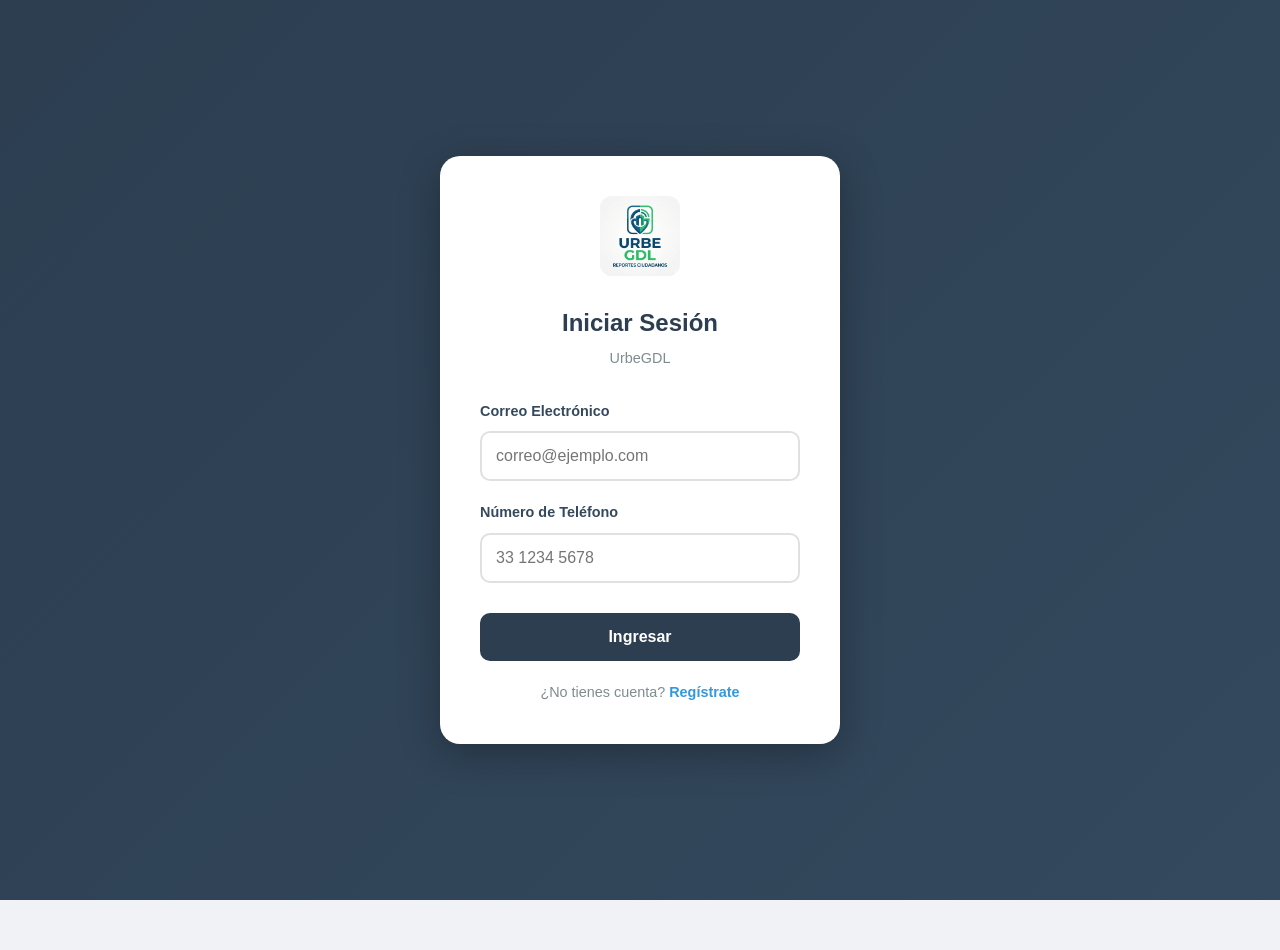
==== login.html @ b9500d50 "Add files via upload" ====
<!DOCTYPE html>
<html lang="es">
<head>
    <meta charset="UTF-8">
    <meta name="viewport" content="width=device-width, initial-scale=1.0">
    <title>Iniciar Sesión - UrbeGDL</title>
    <link rel="stylesheet" href="styles.css">
    <link rel="stylesheet" href="login.css">
</head>
<body>
    <div class="login-container">
        <div class="login-box">
            <img src="imagenes/logo.jpg.png" alt="Logo" class="logo-login">
            <h1>Iniciar Sesión</h1>
            <p class="subtitle">UrbeGDL</p>
            
            <form onsubmit="iniciarSesion(event)">
                <div class="input-group">
                    <label for="email">Correo Electrónico</label>
                    <input type="email" id="email" placeholder="correo@ejemplo.com" required>
                </div>
                
                <div class="input-group">
                    <label for="telefono">Número de Teléfono</label>
                    <input type="tel" id="telefono" placeholder="33 1234 5678" required>
                </div>
                
                <button type="submit" class="btn-login">Ingresar</button>
            </form>
            
            <p class="register-link">¿No tienes cuenta? <a href="index.html">Regístrate</a></p>
        </div>
    </div>
</body>
</html>
---- styles.css ----
/* --- Reseteo y Base --- */
* {
    box-sizing: border-box;
    margin: 0;
    padding: 0;
}

body {
    font-family: 'Segoe UI', Roboto, Helvetica, Arial, sans-serif;
    background-color: #f0f2f5;
    color: #1c1e21;
    line-height: 1.6;
    padding-bottom: 50px; /* Espacio al final para que no quede pegado al borde */
}

/* --- Encabezado --- */
header {
    background-color: #2c3e50;
    color: white;
    padding: 20px;
    text-align: center;
    box-shadow: 0 2px 8px rgba(0,0,0,0.2);
    display: flex;
    align-items: center;
    justify-content: center;
    gap: 15px;
    flex-wrap: wrap;
}

.header-text {
    flex: 1;
    min-width: 150px;
}

.logo {
    width: 80px;
    height: 80px;
    object-fit: contain;
    border-radius: 8px;
}

.btn-login-header {
    background-color: #3498db;
    color: white;
    padding: 10px 20px;
    border-radius: 8px;
    text-decoration: none;
    font-weight: bold;
    font-size: 0.9rem;
    transition: background 0.3s;
}

.btn-login-header:hover {
    background-color: #2980b9;
}

header h1 {
    font-size: 1.8rem;
    letter-spacing: 1px;
}

header p {
    font-size: 0.9rem;
    opacity: 0.8;
}

/* --- Contenedor Principal --- */
.container {
    padding: 15px;
    max-width: 500px; /* Ideal para celulares y lectura cómoda en PC */
    margin: 0 auto;
}

h2 {
    margin: 25px 0 15px;
    font-size: 1.3rem;
    color: #34495e;
    text-align: left;
}

/* --- Formulario de Reporte --- */
.formulario {
    background: white;
    padding: 20px;
    border-radius: 15px;
    box-shadow: 0 4px 15px rgba(0,0,0,0.08);
}

.formulario h2 {
    margin-top: 0;
    margin-bottom: 20px;
    font-size: 1.1rem;
    border-bottom: 2px solid #f0f2f5;
    padding-bottom: 10px;
}

input[type="text"] {
    width: 100%;
    padding: 14px;
    margin-bottom: 15px;
    border: 1px solid #ddd;
    border-radius: 10px;
    font-size: 16px; /* Evita zoom automático en iOS */
    background-color: #f9f9f9;
}

input[type="text"]:focus {
    outline: none;
    border-color: #3498db;
    background-color: #fff;
}

/* Caja de carga de imagen */
.upload-box {
    width: 100%;
    height: 80px;
    border: 2px dashed #bdc3c7;
    display: flex;
    align-items: center;
    justify-content: center;
    border-radius: 10px;
    cursor: pointer;
    background-color: #fafafa;
    margin-bottom: 20px;
    color: #7f8c8d;
    transition: all 0.3s ease;
}

.upload-box:active {
    background-color: #ecf0f1;
    transform: scale(0.98);
    border-color: #3498db;
}

#imagen {
    display: none; /* Ocultamos el input feo por defecto */
}

/* Botón enviar */
.btn-enviar {
    width: 100%;
    padding: 15px;
    background-color: #27ae60;
    color: white;
    border: none;
    border-radius: 10px;
    font-size: 1rem;
    font-weight: bold;
    cursor: pointer;
    transition: background 0.3s;
}

.btn-enviar:active {
    background-color: #219150;
}

/* --- Tarjetas de Reportes --- */
.grid-reportes {
    display: flex;
    flex-direction: column;
    gap: 20px;
}

.reporte-card {
    position: relative;
    background: white;
    border-radius: 15px;
    overflow: hidden;
    box-shadow: 0 4px 12px rgba(0,0,0,0.1);
    animation: fadeIn 0.5s ease;
}

@keyframes fadeIn {
    from { opacity: 0; transform: translateY(10px); }
    to { opacity: 1; transform: translateY(0); }
}

.reporte-info {
    padding: 15px;
}

.reporte-info p strong {
    display: block;
    font-size: 1.1rem;
    color: #2c3e50;
    margin-bottom: 5px;
}

.txt-ubicacion {
    font-size: 0.9rem;
    color: #7f8c8d;
    display: flex;
    align-items: center;
}

.fecha-txt {
    display: block;
    font-size: 0.75rem;
    color: #bdc3c7;
    margin-top: 10px;
}

/* Imagen dentro del reporte */
.reporte-img {
    width: 100%;
    height: auto;
    max-height: 350px;
    display: block;
    object-fit: cover;
    border-top: 1px solid #eee;
}

/* Botón eliminar */
.btn-eliminar {
    position: absolute;
    top: 10px;
    right: 10px;
    background: rgba(231, 76, 60, 0.9);
    color: white;
    border: none;
    border-radius: 50%;
    width: 32px;
    height: 32px;
    font-size: 1.2rem;
    line-height: 1;
    cursor: pointer;
    display: flex;
    align-items: center;
    justify-content: center;
    z-index: 5;
    transition: transform 0.2s;
}

.btn-eliminar:active {
    transform: scale(0.9);
    background: #c0392b;
}

/* Separador */
hr {
    border: none;
    height: 1px;
    background-color: #ddd;
    margin: 30px 0;
}
---- login.css ----
.login-container {
    min-height: 100vh;
    display: flex;
    align-items: center;
    justify-content: center;
    background: linear-gradient(135deg, #2c3e50 0%, #34495e 100%);
    padding: 20px;
}

.login-box {
    background: white;
    padding: 40px;
    border-radius: 20px;
    box-shadow: 0 10px 40px rgba(0,0,0,0.3);
    width: 100%;
    max-width: 400px;
    text-align: center;
}

.logo-login {
    width: 80px;
    height: 80px;
    object-fit: contain;
    border-radius: 12px;
    margin-bottom: 20px;
}

.login-box h1 {
    color: #2c3e50;
    font-size: 1.5rem;
    margin-bottom: 5px;
}

.subtitle {
    color: #7f8c8d;
    font-size: 0.9rem;
    margin-bottom: 30px;
}

.input-group {
    margin-bottom: 20px;
    text-align: left;
}

.input-group label {
    display: block;
    color: #34495e;
    font-size: 0.9rem;
    font-weight: 600;
    margin-bottom: 8px;
}

.input-group input {
    width: 100%;
    padding: 14px;
    border: 2px solid #e0e0e0;
    border-radius: 10px;
    font-size: 1rem;
    transition: border-color 0.3s;
}

.input-group input:focus {
    outline: none;
    border-color: #3498db;
}

.btn-login {
    width: 100%;
    padding: 15px;
    background-color: #2c3e50;
    color: white;
    border: none;
    border-radius: 10px;
    font-size: 1rem;
    font-weight: bold;
    cursor: pointer;
    transition: background 0.3s;
    margin-top: 10px;
}

.btn-login:hover {
    background-color: #34495e;
}

.register-link {
    margin-top: 20px;
    color: #7f8c8d;
    font-size: 0.9rem;
}

.register-link a {
    color: #3498db;
    text-decoration: none;
    font-weight: 600;
}

.register-link a:hover {
    text-decoration: underline;
}
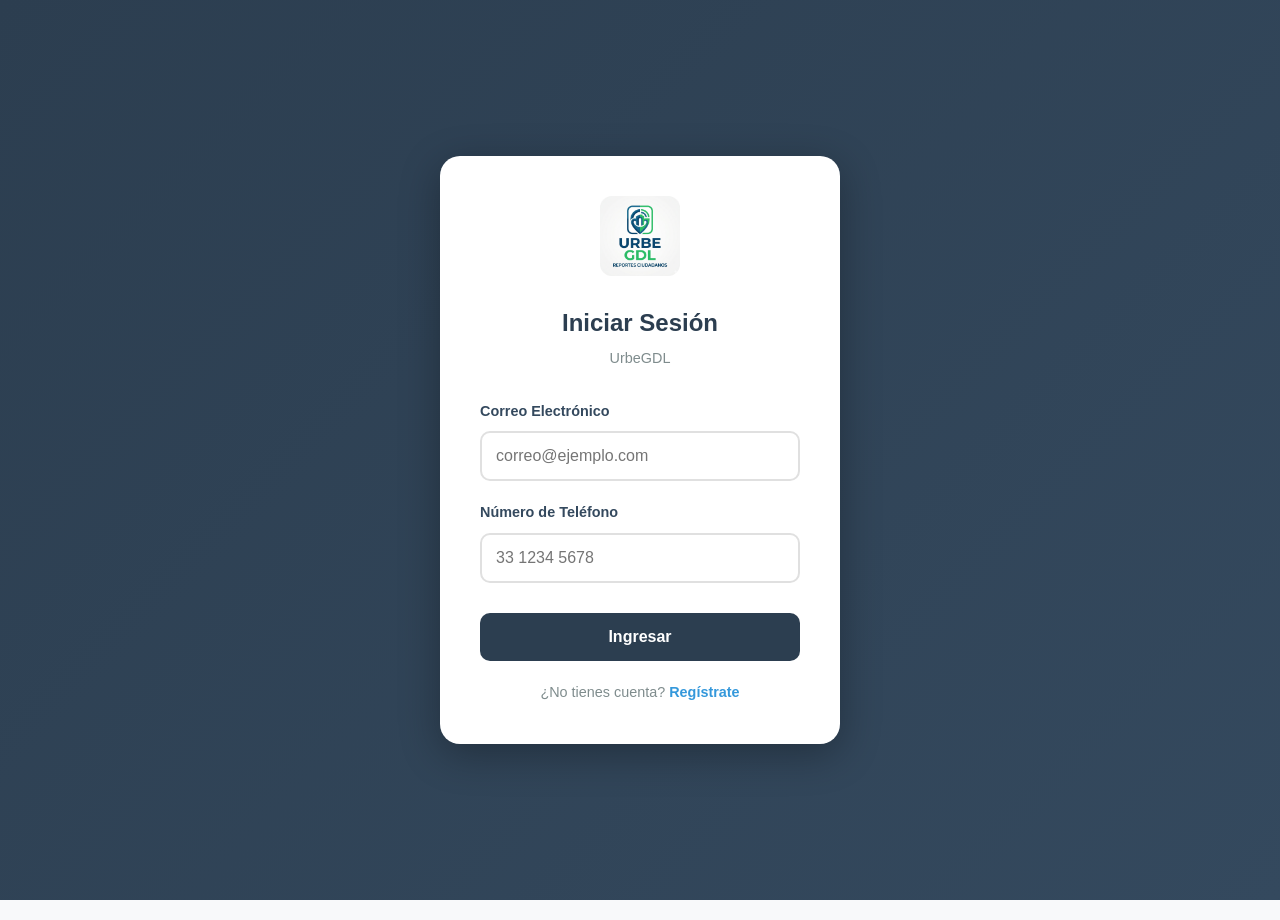
==== commit 2814fdf9: "Add files via upload" ====
--- a/login.html
+++ b/login.html
@@ -10,7 +10,7 @@
 <body>
     <div class="login-container">
         <div class="login-box">
-            <img src="imagenes/logo.jpg.png" alt="Logo" class="logo-login">
+            <img src="imagenes/logo.png" alt="Logo" class="logo-login">
             <h1>Iniciar Sesión</h1>
             <p class="subtitle">UrbeGDL</p>
             
@@ -28,7 +28,7 @@
                 <button type="submit" class="btn-login">Ingresar</button>
             </form>
             
-            <p class="register-link">¿No tienes cuenta? <a href="index.html">Regístrate</a></p>
+            <p class="register-link">¿No tienes cuenta? <a href="unete.html">Regístrate</a></p>
         </div>
     </div>
 </body>
--- a/styles.css
+++ b/styles.css
@@ -1,245 +1,1043 @@
-/* --- Reseteo y Base --- */
-* {
-    box-sizing: border-box;
-    margin: 0;
-    padding: 0;
-}
-
-body {
-    font-family: 'Segoe UI', Roboto, Helvetica, Arial, sans-serif;
-    background-color: #f0f2f5;
-    color: #1c1e21;
-    line-height: 1.6;
-    padding-bottom: 50px; /* Espacio al final para que no quede pegado al borde */
-}
-
-/* --- Encabezado --- */
-header {
-    background-color: #2c3e50;
-    color: white;
-    padding: 20px;
-    text-align: center;
-    box-shadow: 0 2px 8px rgba(0,0,0,0.2);
-    display: flex;
-    align-items: center;
-    justify-content: center;
-    gap: 15px;
-    flex-wrap: wrap;
-}
-
-.header-text {
-    flex: 1;
-    min-width: 150px;
-}
-
-.logo {
-    width: 80px;
-    height: 80px;
-    object-fit: contain;
-    border-radius: 8px;
-}
-
-.btn-login-header {
-    background-color: #3498db;
-    color: white;
-    padding: 10px 20px;
-    border-radius: 8px;
-    text-decoration: none;
-    font-weight: bold;
-    font-size: 0.9rem;
-    transition: background 0.3s;
-}
-
-.btn-login-header:hover {
-    background-color: #2980b9;
-}
-
-header h1 {
-    font-size: 1.8rem;
-    letter-spacing: 1px;
-}
-
-header p {
-    font-size: 0.9rem;
-    opacity: 0.8;
-}
-
-/* --- Contenedor Principal --- */
-.container {
-    padding: 15px;
-    max-width: 500px; /* Ideal para celulares y lectura cómoda en PC */
-    margin: 0 auto;
-}
-
-h2 {
-    margin: 25px 0 15px;
-    font-size: 1.3rem;
-    color: #34495e;
-    text-align: left;
-}
-
-/* --- Formulario de Reporte --- */
-.formulario {
-    background: white;
-    padding: 20px;
-    border-radius: 15px;
-    box-shadow: 0 4px 15px rgba(0,0,0,0.08);
-}
-
-.formulario h2 {
-    margin-top: 0;
-    margin-bottom: 20px;
-    font-size: 1.1rem;
-    border-bottom: 2px solid #f0f2f5;
-    padding-bottom: 10px;
-}
-
-input[type="text"] {
-    width: 100%;
-    padding: 14px;
-    margin-bottom: 15px;
-    border: 1px solid #ddd;
-    border-radius: 10px;
-    font-size: 16px; /* Evita zoom automático en iOS */
-    background-color: #f9f9f9;
-}
-
-input[type="text"]:focus {
-    outline: none;
-    border-color: #3498db;
-    background-color: #fff;
-}
-
-/* Caja de carga de imagen */
-.upload-box {
-    width: 100%;
-    height: 80px;
-    border: 2px dashed #bdc3c7;
-    display: flex;
-    align-items: center;
-    justify-content: center;
-    border-radius: 10px;
-    cursor: pointer;
-    background-color: #fafafa;
-    margin-bottom: 20px;
-    color: #7f8c8d;
-    transition: all 0.3s ease;
-}
-
-.upload-box:active {
-    background-color: #ecf0f1;
-    transform: scale(0.98);
-    border-color: #3498db;
-}
-
-#imagen {
-    display: none; /* Ocultamos el input feo por defecto */
-}
-
-/* Botón enviar */
-.btn-enviar {
-    width: 100%;
-    padding: 15px;
-    background-color: #27ae60;
-    color: white;
-    border: none;
-    border-radius: 10px;
-    font-size: 1rem;
-    font-weight: bold;
-    cursor: pointer;
-    transition: background 0.3s;
-}
-
-.btn-enviar:active {
-    background-color: #219150;
-}
-
-/* --- Tarjetas de Reportes --- */
-.grid-reportes {
-    display: flex;
-    flex-direction: column;
-    gap: 20px;
-}
-
-.reporte-card {
-    position: relative;
-    background: white;
-    border-radius: 15px;
-    overflow: hidden;
-    box-shadow: 0 4px 12px rgba(0,0,0,0.1);
-    animation: fadeIn 0.5s ease;
-}
-
-@keyframes fadeIn {
-    from { opacity: 0; transform: translateY(10px); }
-    to { opacity: 1; transform: translateY(0); }
-}
-
-.reporte-info {
-    padding: 15px;
-}
-
-.reporte-info p strong {
-    display: block;
-    font-size: 1.1rem;
-    color: #2c3e50;
-    margin-bottom: 5px;
-}
-
-.txt-ubicacion {
-    font-size: 0.9rem;
-    color: #7f8c8d;
-    display: flex;
-    align-items: center;
-}
-
-.fecha-txt {
-    display: block;
-    font-size: 0.75rem;
-    color: #bdc3c7;
-    margin-top: 10px;
-}
-
-/* Imagen dentro del reporte */
-.reporte-img {
-    width: 100%;
-    height: auto;
-    max-height: 350px;
-    display: block;
-    object-fit: cover;
-    border-top: 1px solid #eee;
-}
-
-/* Botón eliminar */
-.btn-eliminar {
-    position: absolute;
-    top: 10px;
-    right: 10px;
-    background: rgba(231, 76, 60, 0.9);
-    color: white;
-    border: none;
-    border-radius: 50%;
-    width: 32px;
-    height: 32px;
-    font-size: 1.2rem;
-    line-height: 1;
-    cursor: pointer;
-    display: flex;
-    align-items: center;
-    justify-content: center;
-    z-index: 5;
-    transition: transform 0.2s;
-}
-
-.btn-eliminar:active {
-    transform: scale(0.9);
-    background: #c0392b;
-}
-
-/* Separador */
-hr {
-    border: none;
-    height: 1px;
-    background-color: #ddd;
-    margin: 30px 0;
+/* ========================================
+   UrbeGDL - Professional Pinterest Style
+   Design System
+   ======================================== */
+
+:root {
+    /* Color Palette - Deep Blue & Bright Green */
+    --primary-blue: #1a3a5c;
+    --primary-blue-dark: #0d2240;
+    --primary-blue-light: #2d5a8a;
+    --bright-green: #2ecc71;
+    --bright-green-light: #58d68d;
+    --bright-green-dark: #27ae60;
+    
+    /* Neutral Colors */
+    --white: #ffffff;
+    --light-gray: #f8f9fa;
+    --medium-gray: #e9ecef;
+    --dark-gray: #343a40;
+    --text-muted: #6c757d;
+    
+    /* Accent Colors */
+    --accent-red: #e74c3c;
+    --shadow-color: rgba(0, 0, 0, 0.1);
+    --shadow-hover: rgba(0, 0, 0, 0.2);
+}
+
+* {
+    box-sizing: border-box;
+    margin: 0;
+    padding: 0;
+    -webkit-tap-highlight-color: transparent;
+}
+
+body {
+    font-family: -apple-system, BlinkMacSystemFont, 'Segoe UI', Roboto, 'Helvetica Neue', sans-serif;
+    background: var(--light-gray);
+    color: var(--dark-gray);
+    line-height: 1.6;
+    overflow-x: hidden;
+}
+
+/* ========================================
+   HEADER
+   ======================================== */
+.main-header {
+    display: flex;
+    align-items: center;
+    justify-content: space-between;
+    padding: 12px 20px;
+    background: var(--white);
+    box-shadow: 0 2px 10px var(--shadow-color);
+    position: sticky;
+    top: 0;
+    z-index: 100;
+}
+
+.header-left, .header-right {
+    flex: 0 0 auto;
+    display: flex;
+    align-items: center;
+    gap: 10px;
+}
+
+.header-center {
+    flex: 1;
+    display: flex;
+    justify-content: center;
+}
+
+.header-actions {
+    display: flex;
+    gap: 10px;
+    align-items: center;
+}
+
+.header-btn {
+    padding: 10px 20px;
+    border-radius: 24px;
+    text-decoration: none;
+    font-weight: 600;
+    font-size: 0.9rem;
+    transition: all 0.2s;
+}
+
+.header-btn-outline {
+    background: transparent;
+    color: var(--primary-blue);
+    border: 2px solid var(--primary-blue);
+}
+
+.header-btn-outline:hover {
+    background: var(--primary-blue);
+    color: var(--white);
+}
+
+.header-btn-fill {
+    background: var(--bright-green);
+    color: var(--white);
+    border: none;
+}
+
+.header-btn-fill:hover {
+    background: var(--bright-green-dark);
+}
+
+.profile-btn {
+    background: none;
+    border: none;
+    cursor: pointer;
+    padding: 4px;
+    border-radius: 50%;
+    transition: transform 0.2s;
+}
+
+.profile-btn:hover {
+    transform: scale(1.1);
+}
+
+.profile-btn:active {
+    transform: scale(0.95);
+}
+
+.menu-btn {
+    font-size: 1.5rem;
+}
+
+.logo-link {
+    display: flex;
+    align-items: center;
+    gap: 10px;
+    text-decoration: none;
+}
+
+.logo-img {
+    width: 36px;
+    height: 36px;
+    border-radius: 10px;
+    object-fit: cover;
+}
+
+.logo-title {
+    font-size: 1.5rem;
+    font-weight: 800;
+    color: var(--primary-blue);
+    letter-spacing: -0.5px;
+}
+
+.profile-img {
+    width: 36px;
+    height: 36px;
+    border-radius: 50%;
+    border: 2px solid var(--primary-blue);
+    object-fit: cover;
+}
+
+/* ========================================
+   SEARCH BAR
+   ======================================== */
+.search-container {
+    background: var(--white);
+    padding: 0 20px 12px;
+}
+
+.search-bar {
+    display: flex;
+    align-items: center;
+    background: var(--light-gray);
+    border-radius: 24px;
+    padding: 0 16px;
+    height: 48px;
+    max-width: 600px;
+    margin: 0 auto;
+}
+
+.search-icon {
+    color: var(--text-muted);
+    margin-right: 12px;
+    font-size: 1rem;
+}
+
+.search-bar input {
+    flex: 1;
+    border: none;
+    background: transparent;
+    font-size: 1rem;
+    outline: none;
+}
+
+.search-bar input::placeholder {
+    color: var(--text-muted);
+}
+
+/* ========================================
+   NAVIGATION TABS
+   ======================================== */
+.nav-tabs {
+    display: flex;
+    gap: 8px;
+    padding: 8px 20px;
+    background: var(--white);
+    border-bottom: 1px solid var(--medium-gray);
+    overflow-x: auto;
+}
+
+.nav-tab {
+    display: flex;
+    align-items: center;
+    gap: 8px;
+    padding: 10px 20px;
+    background: none;
+    border: none;
+    border-radius: 24px;
+    cursor: pointer;
+    font-size: 0.95rem;
+    color: var(--text-muted);
+    font-weight: 500;
+    white-space: nowrap;
+    transition: all 0.2s;
+}
+
+.nav-tab:hover {
+    background: var(--light-gray);
+    color: var(--primary-blue);
+}
+
+.nav-tab.active {
+    background: var(--primary-blue);
+    color: var(--white);
+}
+
+.new-report-btn {
+    display: inline-flex;
+    align-items: center;
+    justify-content: center;
+    background: var(--bright-green);
+    color: white;
+    border: none;
+    width: 26px;
+    height: 26px;
+    border-radius: 50%;
+    font-size: 1.1rem;
+    font-weight: bold;
+    cursor: pointer;
+    margin-left: 8px;
+    transition: all 0.2s;
+    flex-shrink: 0;
+}
+
+.new-report-btn:hover {
+    background: var(--bright-green-dark);
+    transform: scale(1.1);
+}
+
+.new-report-btn:active {
+    transform: scale(0.95);
+}
+
+.nav-tab {
+    display: inline-flex;
+    align-items: center;
+    gap: 6px;
+    padding: 10px 16px;
+    background: none;
+    border: none;
+    border-radius: 24px;
+    cursor: pointer;
+    font-size: 0.95rem;
+    color: var(--text-muted);
+    font-weight: 500;
+    white-space: nowrap;
+    transition: all 0.2s;
+}
+
+.new-report-btn:hover {
+    background: var(--bright-green-dark);
+    transform: scale(1.1);
+}
+
+.new-report-btn:active {
+    transform: scale(0.95);
+}
+
+.tab-icon {
+    font-size: 1.1rem;
+}
+
+/* ========================================
+   MAIN CONTENT
+   ======================================== */
+.main-content {
+    max-width: 1600px;
+    margin: 0 auto;
+    padding: 20px;
+}
+
+.content-section {
+    display: none;
+}
+
+.content-section.active {
+    display: block;
+    animation: fadeIn 0.3s ease;
+}
+
+@keyframes fadeIn {
+    from { opacity: 0; transform: translateY(10px); }
+    to { opacity: 1; transform: translateY(0); }
+}
+
+.section-header {
+    margin-bottom: 20px;
+}
+
+.section-header h2 {
+    font-size: 1.5rem;
+    color: var(--primary-blue);
+    font-weight: 700;
+}
+
+/* ========================================
+   MASONRY GRID - Pinterest Style
+   ======================================== */
+.masonry-grid {
+    column-count: 5;
+    column-gap: 16px;
+}
+
+.report-card {
+    break-inside: avoid;
+    margin-bottom: 16px;
+    border-radius: 20px;
+    overflow: hidden;
+    background: var(--white);
+    box-shadow: 0 2px 12px var(--shadow-color);
+    transition: all 0.3s cubic-bezier(0.25, 0.46, 0.45, 0.94);
+    position: relative;
+    cursor: pointer;
+}
+
+.report-card:hover {
+    box-shadow: 0 8px 28px var(--shadow-hover);
+    transform: translateY(-4px);
+    border-color: var(--primary-blue);
+}
+
+.report-card.no-image:hover {
+    border-color: var(--primary-blue);
+}
+
+.report-image {
+    width: 100%;
+    height: 200px;
+    object-fit: cover;
+    display: block;
+}
+
+.report-card.no-image {
+    background: var(--white);
+    border: 1px solid var(--medium-gray);
+    min-height: 200px;
+    display: flex;
+    align-items: center;
+    justify-content: center;
+}
+
+.report-placeholder {
+    font-size: 3rem;
+    color: var(--primary-blue);
+    opacity: 0.4;
+}
+
+.report-delete-btn {
+    position: absolute;
+    top: 12px;
+    right: 12px;
+    width: 32px;
+    height: 32px;
+    background: rgba(255, 255, 255, 0.95);
+    border: none;
+    border-radius: 50%;
+    font-size: 1rem;
+    color: var(--accent-red);
+    cursor: pointer;
+    opacity: 0;
+    transition: all 0.2s;
+    z-index: 10;
+    display: flex;
+    align-items: center;
+    justify-content: center;
+}
+
+.report-card:hover .report-delete-btn {
+    opacity: 1;
+}
+
+.report-delete-btn:hover {
+    background: var(--accent-red);
+    color: var(--white);
+}
+
+.report-overlay {
+    position: absolute;
+    bottom: 0;
+    left: 0;
+    right: 0;
+    background: linear-gradient(to top, rgba(0, 0, 0, 0.8) 0%, transparent 100%);
+    padding: 60px 16px 16px;
+    opacity: 0;
+    transition: opacity 0.3s;
+}
+
+.report-card:hover .report-overlay {
+    opacity: 1;
+}
+
+.report-overlay-text {
+    color: var(--white);
+    font-size: 0.9rem;
+    font-weight: 600;
+    line-height: 1.4;
+}
+
+.report-info {
+    padding: 16px;
+}
+
+.report-description {
+    font-size: 0.9rem;
+    font-weight: 600;
+    color: var(--dark-gray);
+    margin-bottom: 8px;
+    display: -webkit-box;
+    -webkit-line-clamp: 2;
+    -webkit-box-orient: vertical;
+    overflow: hidden;
+}
+
+.report-location {
+    font-size: 0.8rem;
+    color: var(--text-muted);
+    display: flex;
+    align-items: center;
+    gap: 4px;
+    margin-bottom: 4px;
+}
+
+.report-date {
+    font-size: 0.7rem;
+    color: #adb5bd;
+}
+
+/* ========================================
+   CONÓCENOS SECTION
+   ======================================== */
+.conocenos-hero {
+    background: linear-gradient(135deg, var(--primary-blue) 0%, var(--primary-blue-light) 100%);
+    color: var(--white);
+    padding: 40px;
+    border-radius: 24px;
+    margin-bottom: 32px;
+    text-align: center;
+}
+
+.conocenos-hero h2 {
+    font-size: 1.8rem;
+    margin-bottom: 16px;
+}
+
+.hero-text {
+    font-size: 1.1rem;
+    line-height: 1.8;
+    max-width: 800px;
+    margin: 0 auto;
+}
+
+.conocenos-cards {
+    display: grid;
+    grid-template-columns: repeat(auto-fit, minmax(300px, 1fr));
+    gap: 24px;
+}
+
+.mision-card, .vision-card {
+    background: var(--white);
+    padding: 32px;
+    border-radius: 24px;
+    box-shadow: 0 4px 16px var(--shadow-color);
+    transition: transform 0.3s;
+}
+
+.mision-card:hover, .vision-card:hover {
+    transform: translateY(-4px);
+}
+
+.card-icon {
+    font-size: 2.5rem;
+    margin-bottom: 16px;
+}
+
+.mision-card h3, .vision-card h3 {
+    font-size: 1.4rem;
+    color: var(--primary-blue);
+    margin-bottom: 16px;
+}
+
+.mision-card p, .vision-card p {
+    font-size: 1rem;
+    line-height: 1.7;
+    color: var(--text-muted);
+}
+
+/* ========================================
+   FAB (Floating Action Button)
+   ======================================== */
+.fab-btn {
+    display: none;
+    position: fixed;
+    bottom: 80px;
+    right: 20px;
+    width: 60px;
+    height: 60px;
+    border-radius: 50%;
+    background: var(--bright-green);
+    border: none;
+    color: var(--white);
+    font-size: 2rem;
+    font-weight: 300;
+    box-shadow: 0 4px 20px rgba(46, 204, 113, 0.4);
+    cursor: pointer;
+    z-index: 90;
+    transition: all 0.2s;
+}
+
+.fab-btn:hover {
+    transform: scale(1.1);
+    background: var(--bright-green-dark);
+}
+
+.fab-btn:active {
+    transform: scale(0.95);
+}
+
+/* ========================================
+   BOTTOM TABS (Mobile)
+   ======================================== */
+.bottom-tabs {
+    display: none;
+    position: fixed;
+    bottom: 0;
+    left: 0;
+    right: 0;
+    height: 64px;
+    background: var(--white);
+    justify-content: space-around;
+    align-items: center;
+    z-index: 100;
+    box-shadow: 0 -2px 12px var(--shadow-color);
+    border-top: 1px solid var(--medium-gray);
+}
+
+.tab-btn {
+    flex: 1;
+    display: flex;
+    flex-direction: column;
+    align-items: center;
+    justify-content: center;
+    background: none;
+    border: none;
+    padding: 8px;
+    cursor: pointer;
+    min-height: 44px;
+}
+
+.tab-btn .tab-icon {
+    font-size: 1.4rem;
+    margin-bottom: 2px;
+}
+
+.tab-btn .tab-label {
+    font-size: 0.6rem;
+    color: var(--text-muted);
+}
+
+.tab-btn.active .tab-icon,
+.tab-btn.active .tab-label {
+    color: var(--primary-blue);
+}
+
+.tab-btn:active {
+    transform: scale(0.9);
+}
+
+/* ========================================
+   SLIDE MENU
+   ======================================== */
+.slide-menu {
+    display: none;
+    position: fixed;
+    top: 0;
+    left: 0;
+    right: 0;
+    bottom: 0;
+    z-index: 200;
+}
+
+.slide-menu.active {
+    display: block;
+}
+
+.menu-overlay {
+    position: absolute;
+    top: 0;
+    left: 0;
+    right: 0;
+    bottom: 0;
+    background: rgba(0, 0, 0, 0.5);
+}
+
+.menu-drawer {
+    position: absolute;
+    top: 0;
+    left: 0;
+    width: 280px;
+    max-width: 85%;
+    height: 100%;
+    background: var(--white);
+    box-shadow: 4px 0 20px var(--shadow-hover);
+    transform: translateX(-100%);
+    transition: transform 0.3s ease;
+}
+
+.slide-menu.active .menu-drawer {
+    transform: translateX(0);
+}
+
+.menu-header {
+    display: flex;
+    align-items: center;
+    gap: 12px;
+    padding: 24px;
+    background: var(--primary-blue);
+    color: var(--white);
+}
+
+.menu-logo {
+    width: 48px;
+    height: 48px;
+    border-radius: 12px;
+}
+
+.menu-header h2 {
+    font-size: 1.3rem;
+}
+
+.menu-body {
+    padding: 16px 0;
+}
+
+.menu-item {
+    display: flex;
+    align-items: center;
+    gap: 12px;
+    padding: 16px 24px;
+    color: var(--dark-gray);
+    text-decoration: none;
+    font-size: 1rem;
+    cursor: pointer;
+    transition: background 0.2s;
+}
+
+.menu-item:hover {
+    background: var(--light-gray);
+}
+
+/* ========================================
+   REPORT MODAL
+   ======================================== */
+.report-modal {
+    display: none;
+    position: fixed;
+    top: 0;
+    left: 0;
+    right: 0;
+    bottom: 0;
+    background: rgba(0, 0, 0, 0.5);
+    z-index: 300;
+    align-items: center;
+    justify-content: center;
+    padding: 20px;
+}
+
+.report-modal.active {
+    display: flex;
+}
+
+.modal-container {
+    background: var(--white);
+    width: 100%;
+    max-width: 500px;
+    max-height: 90vh;
+    border-radius: 24px;
+    padding: 24px;
+    overflow-y: auto;
+}
+
+.report-modal.active {
+    display: flex;
+}
+
+.modal-overlay {
+    position: absolute;
+    top: 0;
+    left: 0;
+    right: 0;
+    bottom: 0;
+    background: rgba(0, 0, 0, 0.5);
+}
+
+.modal-container {
+    background: var(--white);
+    width: 100%;
+    max-height: 90vh;
+    border-radius: 24px 24px 0 0;
+    padding: 24px;
+    overflow-y: auto;
+    animation: slideUp 0.3s ease;
+}
+
+@keyframes slideUp {
+    from { transform: translateY(20px); opacity: 0; }
+    to { transform: translateY(0); opacity: 1; }
+}
+
+.modal-header {
+    display: flex;
+    justify-content: space-between;
+    align-items: center;
+    margin-bottom: 20px;
+}
+
+.modal-header h2 {
+    font-size: 1.3rem;
+    color: var(--primary-blue);
+}
+
+.modal-close {
+    width: 40px;
+    height: 40px;
+    border-radius: 50%;
+    background: var(--light-gray);
+    border: none;
+    font-size: 1.4rem;
+    cursor: pointer;
+}
+
+.modal-input {
+    width: 100%;
+    padding: 14px 16px;
+    border: 2px solid var(--medium-gray);
+    border-radius: 12px;
+    font-size: 1rem;
+    margin-bottom: 16px;
+    transition: border-color 0.2s;
+}
+
+.modal-input:focus {
+    border-color: var(--primary-blue);
+    outline: none;
+}
+
+.modal-label {
+    display: block;
+    font-weight: 600;
+    color: var(--dark-gray);
+    margin-bottom: 8px;
+}
+
+.modal-map {
+    height: 160px;
+    border-radius: 12px;
+    margin-bottom: 8px;
+}
+
+.ubicacion-text {
+    font-size: 0.85rem;
+    color: var(--text-muted);
+    padding: 10px;
+    background: var(--light-gray);
+    border-radius: 8px;
+    margin-bottom: 16px;
+}
+
+.modal-upload {
+    display: flex;
+    align-items: center;
+    justify-content: center;
+    height: 60px;
+    border: 2px dashed var(--medium-gray);
+    border-radius: 12px;
+    cursor: pointer;
+    color: var(--text-muted);
+    margin-bottom: 20px;
+    transition: all 0.2s;
+}
+
+.modal-upload:hover {
+    border-color: var(--primary-blue);
+    color: var(--primary-blue);
+}
+
+.modal-submit {
+    width: 100%;
+    padding: 16px;
+    background: var(--bright-green);
+    color: var(--white);
+    border: none;
+    border-radius: 24px;
+    font-size: 1.1rem;
+    font-weight: 700;
+    cursor: pointer;
+    transition: all 0.2s;
+}
+
+.modal-submit:hover {
+    background: var(--bright-green-dark);
+}
+
+/* ========================================
+   RESPONSIVE - TABLET (601-900px)
+   ======================================== */
+@media (max-width: 900px) {
+    .masonry-grid {
+        column-count: 3;
+    }
+    
+    .section-header h2 {
+        font-size: 1.3rem;
+    }
+}
+
+/* ========================================
+   RESPONSIVE - MOBILE (<600px)
+   ======================================== */
+@media (max-width: 600px) {
+    .main-header {
+        padding: 10px 14px;
+    }
+    
+    .logo-title {
+        font-size: 1.2rem;
+    }
+    
+    .logo-img {
+        display: block;
+        width: 28px;
+        height: 28px;
+    }
+    
+    .header-actions {
+        display: none;
+    }
+    
+    .report-modal {
+        padding: 10px;
+        align-items: flex-end;
+    }
+    
+    .modal-container {
+        max-height: 85vh;
+        border-radius: 24px 24px 0 0;
+        padding: 20px;
+    }
+    
+    .modal-map {
+        height: 140px;
+    }
+    
+    .header-right {
+        display: flex;
+    }
+    
+    .profile-img {
+        display: block;
+    }
+    
+    .new-report-btn {
+        display: none;
+    }
+    
+    .search-container {
+        padding: 0 14px 10px;
+    }
+    
+    .search-bar {
+        height: 42px;
+    }
+    
+    .nav-tabs {
+        padding: 8px 14px;
+    }
+    
+    .nav-tab {
+        padding: 8px 14px;
+        font-size: 0.85rem;
+    }
+    
+    .main-content {
+        padding: 14px;
+    }
+    
+    .masonry-grid {
+        column-count: 2;
+        column-gap: 10px;
+    }
+    
+    .report-card {
+        margin-bottom: 10px;
+        border-radius: 16px;
+    }
+    
+    .report-image {
+        height: 140px;
+    }
+    
+    .report-card.no-image {
+        min-height: 140px;
+        background: var(--white);
+        border: 1px solid var(--medium-gray);
+    }
+    
+    .report-placeholder {
+        font-size: 2rem;
+        color: var(--primary-blue);
+    }
+    
+    .report-info {
+        padding: 12px;
+    }
+    
+    .report-description {
+        font-size: 0.8rem;
+    }
+    
+    .report-location {
+        font-size: 0.7rem;
+    }
+    
+    .report-delete-btn {
+        width: 28px;
+        height: 28px;
+        font-size: 0.9rem;
+        opacity: 0.85;
+    }
+    
+    .conocenos-hero {
+        padding: 24px;
+        border-radius: 16px;
+    }
+    
+    .conocenos-hero h2 {
+        font-size: 1.4rem;
+    }
+    
+    .hero-text {
+        font-size: 0.95rem;
+    }
+    
+    .mision-card, .vision-card {
+        padding: 20px;
+        border-radius: 16px;
+    }
+    
+    .card-icon {
+        font-size: 2rem;
+    }
+    
+    .mision-card h3, .vision-card h3 {
+        font-size: 1.2rem;
+    }
+    
+    .mision-card p, .vision-card p {
+        font-size: 0.9rem;
+    }
+    
+    .fab-btn {
+        display: flex;
+        align-items: center;
+        justify-content: center;
+    }
+    
+    .bottom-tabs {
+        display: flex;
+    }
+    
+    body {
+        padding-bottom: 70px;
+    }
+}
+
+/* ========================================
+   RESPONSIVE - VERY SMALL (<400px)
+   ======================================== */
+@media (max-width: 400px) {
+    .main-content {
+        padding: 10px;
+    }
+    
+    .masonry-grid {
+        column-gap: 8px;
+    }
+    
+    .report-card {
+        margin-bottom: 8px;
+        border-radius: 14px;
+    }
+    
+    .report-image {
+        height: 100px;
+    }
+    
+    .fab-btn {
+        width: 52px;
+        height: 52px;
+        font-size: 1.8rem;
+    }
+}
+
+/* ========================================
+   DESKTOP (>900px) - Hide Mobile Elements
+   ======================================== */
+@media (min-width: 901px) {
+    .fab-btn, .bottom-tabs, .menu-btn, .header-right {
+        display: none !important;
+    }
+    
+    .header-actions {
+        display: flex !important;
+    }
+    
+    body {
+        padding-bottom: 20px;
+    }
 }
